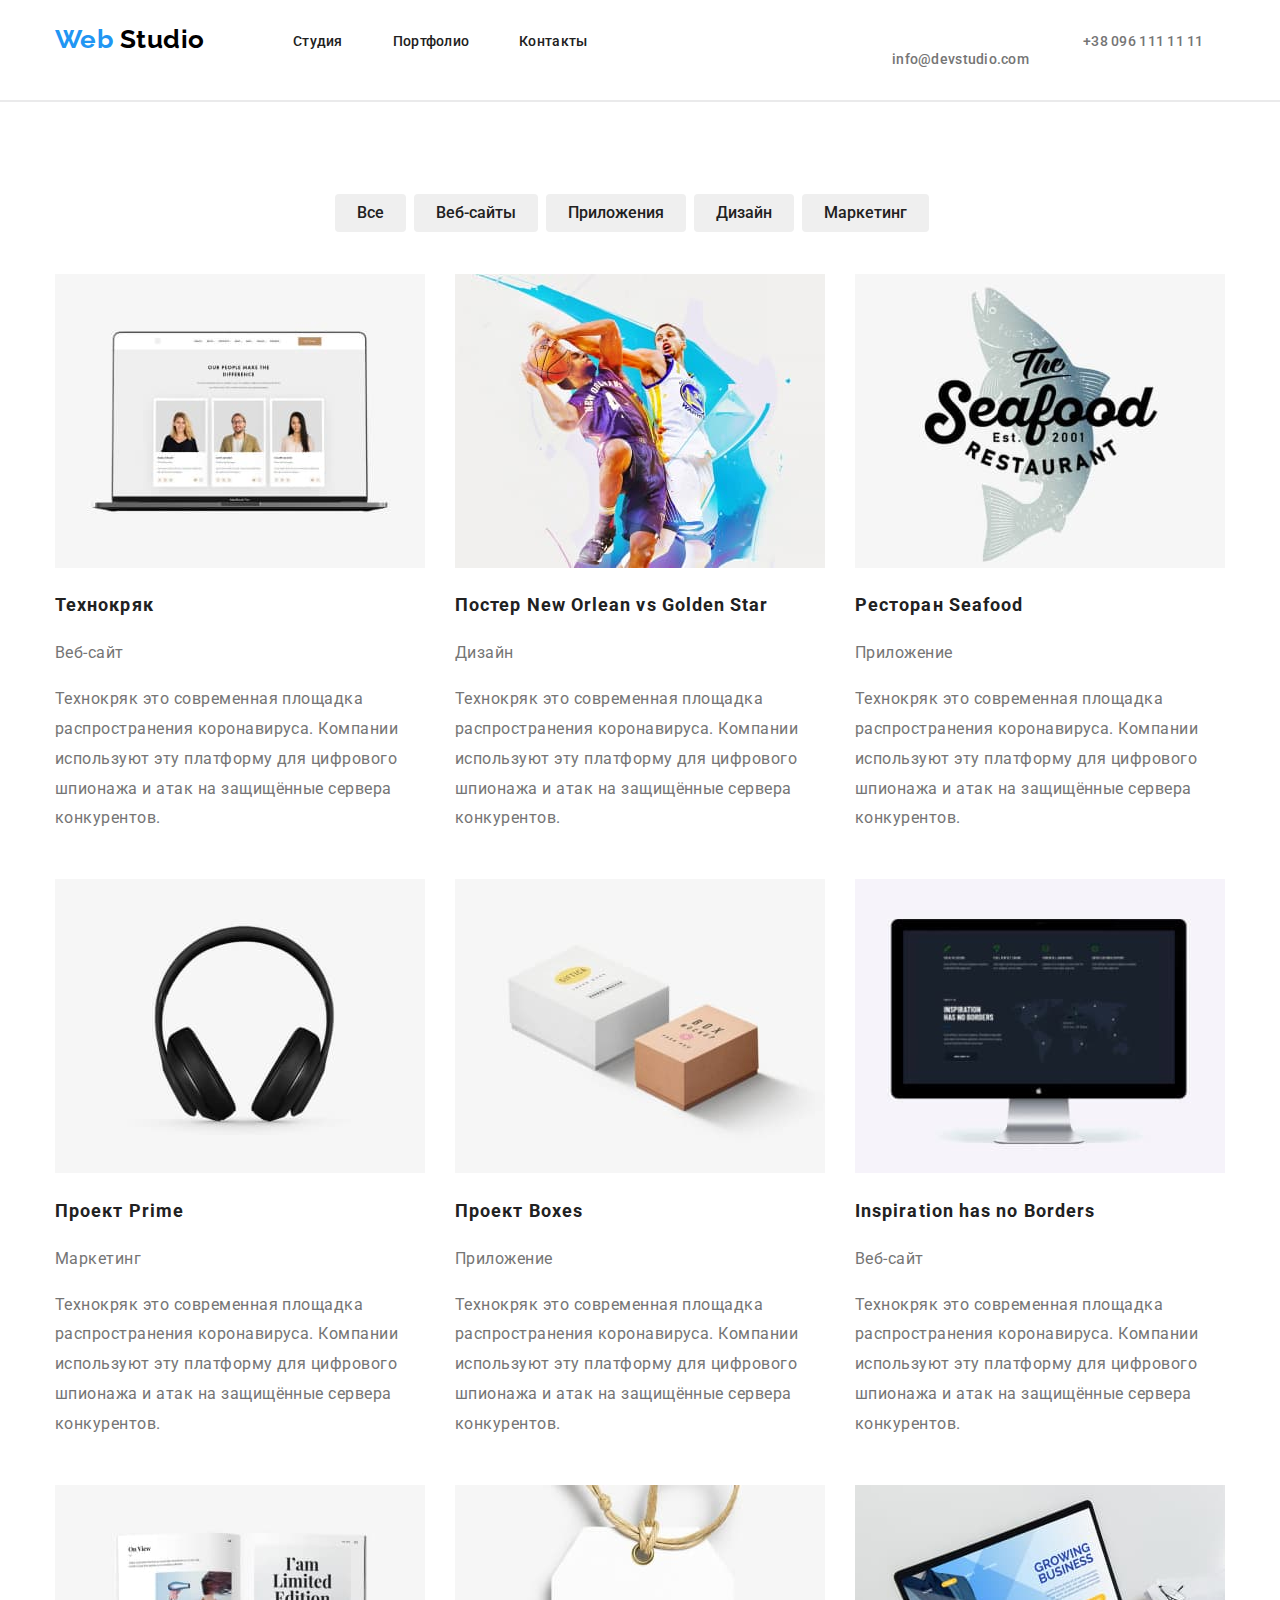
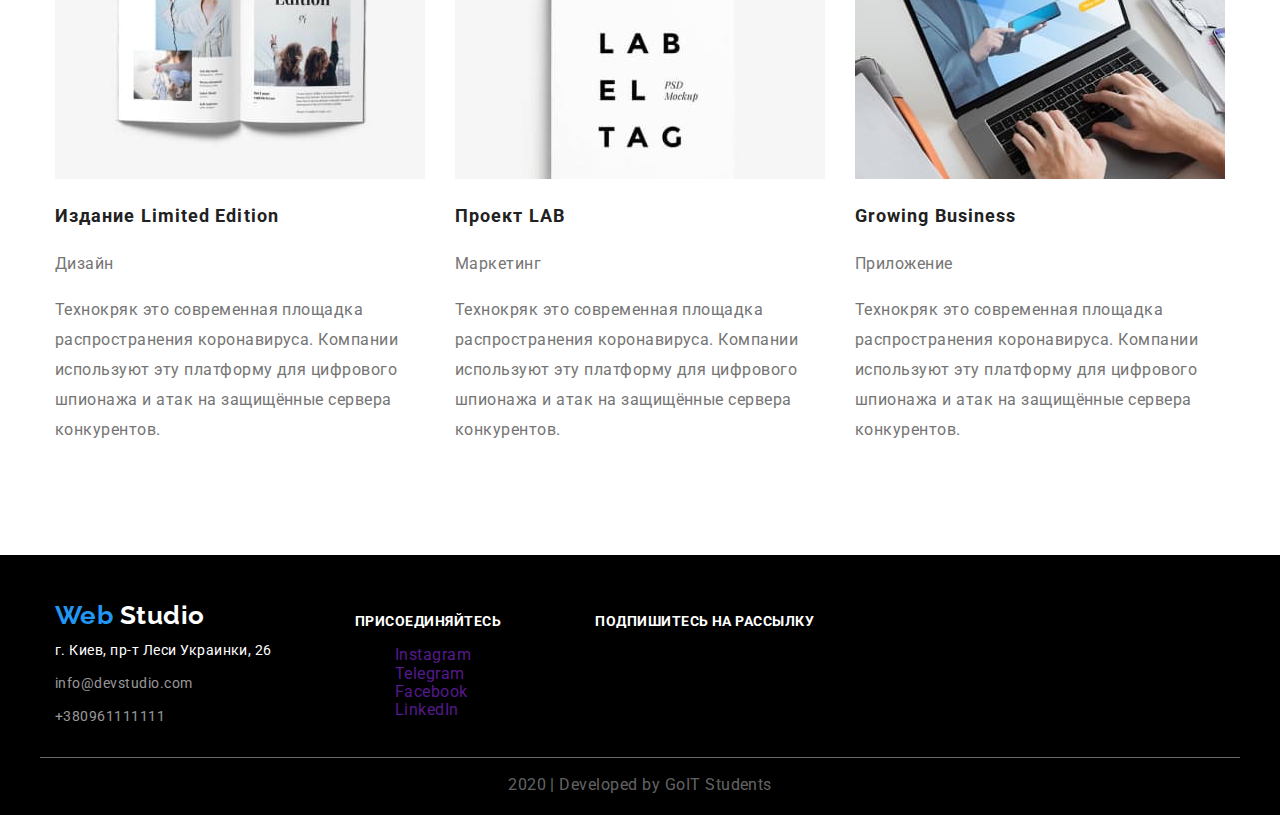
==== portfolio.html @ 89cc51eb "дз4" ====
<!DOCTYPE html>
<html lang="ru">
<head>
    <meta charset="UTF-8">
    <meta name="viewport" content="width=device-width, initial-scale=1.0">
    <title>Web Studio</title>
    <link href="https://fonts.googleapis.com/css2?family=Raleway:wght@700&family=Roboto:wght@400;500;700;900&display=swap" 
        rel="stylesheet">
    <link rel="stylesheet" href="https://cdnjs.cloudflare.com/ajax/libs/modern-normalize/0.6.0/modern-normalize.min.css">
    <link rel="stylesheet" href="./css/style.css">
    <link rel="stylesheet" href="index.html">
</head>
<body>
    
     <!--Шапка страницы-->
<header >
    <div class="header-list">
        <nav class="container-nav">
            <!--Логотип-->
            <div class="header-nav">
                <a href="./index.html" class="logo-text"> <span class="logo">Web</span>  Studio</a>
            </div>
                
            
                <!--Навигация на другие страницы-->
            <div class="header-nav">
                <ul class="site-nav">
                    <li class="navigation"><a href="./index.html" >Студия</a></li>
                     <li class="navigation"><a href="portfolio.html">Портфолио</a></li>
                     <li class="navigation contakt"> <a href="">Контакты</a></li>
                 </ul>
            </div>
            
            <!--Контактная информация-->
                <address class="address-title">
                   <div class="address-information">
                    <div  class="item-mailo">  
                        <a href="mailto:info@devstudio.com">info@devstudio.com</a>
                    </div>

                    <div class="header-address">
                        <a href="tel:+380961111111">+38 096 111 11 11</a>
                    </div>
                   </div>
                    
                </address> 
       </nav>
    </div>
</header>
<div class="line"></div>
    
 <main>
    <section class="section-portfolio" >
        <div class="filters">
            <ul class="btn"> 
                <!--<div class="button-filters"> -->
                
                    <li class="button-fons">
                        <button type="button" class="portfolio-button">Все</button>
                    </li>
                <!--</div>-->

                <!--<div class="button-filters">-->
                    <li class="button-fons">
                        <button type="button" class="portfolio-button">Веб-сайты</button>
                    </li>
                <!--</div>-->

                <!--<div class="button-filters">-->
                    <li class="button-fons">
                        <button type="button" class="portfolio-button">Приложения</button>
                    </li>
               <!-- </div>-->

                <!--<div class="button-filters">-->
                    <li class="button-fons">
                        <button type="button" class="portfolio-button">Дизайн</button>
                    </li>
                <!--</div>-->
                
                <!--<div class="button-filters">-->
                    <li class="button-fons">
                        <button type="button" class="portfolio-button one">Маркетинг</button>
                    </li>
                <!--</div>-->
            </ul>  
        </div>

        <h1 class="portfolio-present">Розработки</h1>
        <!--<div class="prt" >-->
        <div>
            <ul class="compact-top">
            
                <li class="content-item">
                    <a href="" >
                        <img src="./images/project1.jpg" alt="" width="370">
                        <h2 class="project-name">Технокряк</h2>               
                         <p class="project">Веб-сайт</p>
                         <p class="project description"> Технокряк это современная площадка распространения коронавируса.
                                 Компании используют эту платформу для цифрового шпионажа и атак 
                                 на защищённые сервера конкурентов.</p>
                    </a>
                </li>
 
                <li class="content-item">
                     <a href="">
                        <img src="./images/project2.jpg" alt="" width="370">
                        <h2 class="project-name">Постер New Orlean vs Golden Star</h2> 
                        <p class="project">Дизайн</p> 
                        <p class="project description"> Технокряк это современная площадка распространения коронавируса.
                                Компании используют эту платформу для цифрового шпионажа и атак 
                                на защищённые сервера конкурентов.</p>
                    </a>
                </li>
               
                <li class="content-item">
                    <a href="">
                        <img src="images/project3.jpg" alt="" width="370">
                        <h2 class="project-name">Ресторан Seafood</h2>
                        <p class="project">Приложение</p>
                        <p class="project description"> Технокряк это современная площадка распространения коронавируса.
                            Компании используют эту платформу для цифрового шпионажа и атак 
                            на защищённые сервера конкурентов.</p>
                    </a>
                </li>

                <li class="content-item">
                    <a href="">
                        <img src="images/project4.jpg" alt="" width="370">
                        <h2 class="project-name">Проект Prime</h2>
                        <p class="project">Маркетинг</p>
                        <p class="project description"> Технокряк это современная площадка распространения коронавируса.
                            Компании используют эту платформу для цифрового шпионажа и атак 
                            на защищённые сервера конкурентов.</p>
                   </a>
                </li>

                <li class="content-item">
                    <a href="">
                        <img src="images/project5.jpg" alt="" width="370">
                        <h2 class="project-name">Проект Boxes</h2>
                        <p class="project">Приложение</p>
                        <p class="project description"> Технокряк это современная площадка распространения коронавируса.
                            Компании используют эту платформу для цифрового шпионажа и атак 
                            на защищённые сервера конкурентов.</p>
                   </a>
                </li>
 
                <li class="content-item">
                    <a href="">
                        <img src="images/project6.jpg" alt="" width="370">
                        <h2 class="project-name">Inspiration has no Borders</h2>
                        <p class="project">Веб-сайт</p>
                        <p class="project description"> Технокряк это современная площадка распространения коронавируса.
                            Компании используют эту платформу для цифрового шпионажа и атак 
                            на защищённые сервера конкурентов.</p>
                    </a>
                </li>

                <li class="content-item">
                    <a href="">
                        <img src="./images/project7.jpg" alt="" width="370">
                        <h2 class="project-name">Издание Limited Edition</h2>
                        <p class="project">Дизайн</p>
                         <p class="project description"> Технокряк это современная площадка распространения коронавируса.
                        Компании используют эту платформу для цифрового шпионажа и атак 
                        на защищённые сервера конкурентов.</p>
                     </a>
                 </li>

                <li class="content-item">
                    <a href="">
                        <img src="images/project8.jpg" alt="" width="370">
                        <h2 class="project-name">Проект LAB</h2>
                        <p class="project">Маркетинг</p>
                        <p class="project description"> Технокряк это современная площадка распространения коронавируса.
                        Компании используют эту платформу для цифрового шпионажа и атак 
                        на защищённые сервера конкурентов.</p>
                     </a>
                </li>

                <li class="content-item">
                    <a href="">
                        <img src="images/project9.jpg" alt="" width="370">
                        <h2 class="project-name">Growing Business</h2>
                        <p class="project">Приложение</p>
                        <p class="project description"> Технокряк это современная площадка распространения коронавируса.
                        Компании используют эту платформу для цифрового шпионажа и атак 
                        на защищённые сервера конкурентов.</p>
                    </a>
                </li>
            </ul>
        </div>
        <!--</div>-->
    </section>
</main>



  <!--Подвал-->
<footer >
    <div class="container-footer">
        <div class="item">
            <div class="footer-logo">
                <a href="./index.html" class="logo-white"><span class="logo">Web</span> Studio</a>
            </div>
            <div class="footer-address">
                <address >
                    <p class="address-list">г. Киев, пр-т Леси Украинки, 26</p>
                    <a href="mailto:info@devstudio.com" class="address-dan "><span class="email">info@devstudio.com</span> </a>
                    <a href="tel:+380961111111" class="address-dan">+380961111111</a>
                </address>
            </div>
        </div>

        
        
         <div class="footer-content">
             <b>ПРИСОЕДИНЯЙТЕСЬ</b>
             <ul>
                <li> <a href="" aria-label="Ссылка на Instagram" > Instagram</a></li>
                <li><a href="" aria-label="Ссылка на Telegram" >Telegram</a></li>
                <li><a href="" aria-label="Ссылка на Facebook">Facebook</a></li>
                <li><a href="" aria-label="Ссылка на LinkedIn">LinkedIn</a></li> 
            </ul>
         </div>

         <div class="footer-ligns">
            <b>ПОДПИШИТЕСЬ НА РАССЫЛКУ</b>
         </div>

    </div>   
         <div class="bloc"></div>

         <p class="close">2020 | Developed by GoIT Students </p>
    

</footer>
 
</body>
</html>
---- css/style.css ----
:root {
    --primery-text-color: #212121;
    --title-text-color:  #757575;
    --accent-color: #2196F3;
    --footer-text-color: rgba(255, 255, 255, 0.4);
   --primery-white-color: #FFFFFF;
}
/*/////////////////////////*/
html {
    box-sizing: border-box;
    background-color: var(--accent-color);
}

*::before,
*::after{ 
    box-sizing: inherit;
}


body{
    background-color: var(--primery-white-color);
   color: var(--primery-text-color);
   font-family: 'Roboto', sans-serif;
   font-style: normal;
   letter-spacing: 0.03em;
   margin: 0 auto;
}
h1, h2, h3 {
    font-family: 'Roboto', sans-serif;
    font-weight: 700;
}

a {
    text-decoration: none;
    cursor: pointer;
}

ul {
    list-style-type: none;
}
/*шапка страници дз3)

*/

header{
    display: flex;
}
.header-list {
    width: 1200px;
    margin: 0 auto;
    padding-left: 15px;
    padding-right: 15px;
}

.container-nav{
    display: flex;
    
}

 /*Стилізація логотипа*/

 

.logo-text {

    color: #000000;
    font-family: Raleway, sans-serif;
    line-height: 1.19;
    font-weight: 700;
    font-size: 26px;

    display: inline-block;
    width: 153px;
    margin-top: 24px;
    margin-bottom: 25px;
    margin-right: 85px;
}

.logo {
    color: var(--accent-color);
    }

/*Стилизацыя навигации на другие страницы*/

.site-nav a {
    color: var(--primery-text-color);
    font-family: Roboto, sans-serif;
    font-weight: 500;
    font-size: 14px;
    line-height: 1.14;
    letter-spacing: 0.02em;

    
       
}

.site-nav {
    width: 294px;
    
    display: flex;
    padding-left: 0px;
    margin-top: 32px;
    margin-bottom: 0px;
    margin-right: 305px;


}

.navigation{
    margin-right: 50px;
    padding-bottom: 32px;
}

.contakt{
    margin-right: 0px;
    
}

.site-nav :hover,
.site-nav :focus {
    color: var(--accent-color);
}

.address-information {
    display: flex;
    justify-content: flex-end;

    font-style: normal;
    
}

.header-address{
    width: 142px;
    margin-top: 32px;
}

/*Стилизацыя  контактной инфрмации*/

.item-mailo::before{
    display: inline-flex;
    background-size: contain;
    content:"";
    width: 16px;
    height: 11px;
    background-repeat: no-repeat;
    background-position: bottom;
    /*background-color: rosybrown;*/
    background-image: url('../images/convert\ \(hover\).svg');
    margin-right: 5px;
    cursor: unset;
    /*outline: 1px solid red;*/
}

.address-title a {
    color:  #757575;
    font-weight: 500;
    font-size: 14px;
    line-height: 1.14;
    letter-spacing: 0.02em;
}

.address-title :hover,
.address-title :focus {
    color: var(--accent-color);
}

.item-mailo{
    width: 161px;
    margin-right: 30px;
    margin-top: 32px;
    margin-bottom: 32px;
}

.item-mailo a{
    margin-left: 0px;
}
.line{
    min-width: 1200px;
    height: 0px;
    margin: 0 auto;
    outline: 1px solid rgba(47, 48, 58, 0.1);
}

/*<!--Баннер-->*/

.ban-page{
    max-width: 1600px;
    min-height: 600px;
    background-position: center;
    background-repeat: no-repeat;
    background-size: cover;
    background-image: 
         linear-gradient(to right,rgba(47, 48, 58, 0.8),rgba(47, 48, 58, 0.8)),
         url(../images/Header\ img\ \(оптим\).jpg);
    background-color: rgba(47, 48, 58, 0.8);
    margin-left: auto;
    margin-right: auto;

    /*outline: 2px solid tomato;*/
}


.page-title{
    font-style: normal;
    font-weight: 900;
    font-size: 44px;
    line-height: 1.36;
    letter-spacing: 0.06em;
    color: #FFFFFF;
    width: 696px;
    text-align: center;
    margin: 0px auto;
    /*margin-top: 200px;*/
    padding-top: 200px;
}

.ban-page{
      text-align: center;
      
}

.ban {
    background-color: var(--accent-color);
    color: var(--primery-white-color);
    font-family: 'Roboto', sans-serif;
    font-weight: 700;
    font-size: 16px;
    line-height: 1.9;
    letter-spacing: 0.06em;
    
    display: inline-block;
    padding: 10px 32px;
    min-width: 136px;
    text-align: center;
    margin-bottom: 200px;
    margin-top: 40px;
}



/*Задачи компании
*/


.container{
    width: 1200px;
    margin: 0 auto;
    padding-bottom: 94px;
    padding-top: 94px; 
    padding-left: 15px;
    padding-right: 15px;
    
   /* 
    outline: 2px solid fuchsia;*/
}

.no-padding-top{
    padding-top: 0px;
}
.tasks {
    color: rgba(0,0,0,0);
    display: none;
    margin: 0px;
}
    
/*
*/
.container-task{
    display: flex;
    width: 1170px; 
    margin: 0 auto;
    padding-left: 0px;
    padding-right: 0px;
}

.container-task :not(:last-child){
    margin-right: 0px;
}

.image{
    margin-bottom: 30px;
    margin-right: 30px;

}

.icon{
    
   /* content: "";
    width: 270px;
    height: 120px;
    background-color: #F5F4FA;;
    background-repeat: no-repeat;
    background-size: 70px;
    background-position: center;*/
    margin-bottom: 30px;
    border-radius: 4px;
}
/*.icon-antenna{
    background-image: url('../images/icon-antenna.svg');
}
.icon-clock{
    background-image: url('../images/icon-clock.svg');
}
.icon-diagram{
    background-image: url('../images/icon-diagram.svg');
}
.icon-astronaut{
    background-image: url('../images/icon-astronaut.svg');
}*/
.name-tasks {
    font-family: Roboto, sans-serif;
    line-height: 1.14;
    font-size: 14px;

    margin-top: 0px;
    margin-bottom: 10px;
   /* margin-right: 30px;*/
}
.link {
    color:  #757575;
    font-size: 14px;
    font-weight: 400;
    line-height: 1.71;

    margin: 0px;
    margin-right: 30px;
}
.no-margin{
    margin-right: 0px;
}



/*Деятельность компании*/

.section-page {
    font-size: 36px;
    line-height: 1.16;
    text-align: center;
    height: 42px;
    margin-top: 0px;
    margin-bottom: 50px;   
}

.company-activity{
    display: flex;
    width: 1170px;
    padding-left: 0px;
    padding-right: 0px;
    margin: 0 auto;
}





.img {
    margin-top: 0px;
    margin-bottom: 0px;
    margin-right: 30px;
}*/

.image{
    margin-right: 0px;
}

.merger{
    display: block;
    width: 370px;
    height: 70px;
    text-align: center;
}


.section-title {
    color: var(--primery-text-color);
    line-height: 1.14;
    font-size: 14px;
    margin: 0px;
    text-align: center;

    padding-top: 27px;
    padding-bottom: 27px;
    background-color: rgba(47, 48, 58, 0.8);
}




/*Сотрудники компании*/
.section-employees-company{
  
    background-color: #F5F4FA;
}

.section-employees{
    font-size: 36px;
    line-height: 1.16;
    text-align: center;

    margin-top: 0px;
}

.employees{
    font-family: Roboto, sans-serif;
    font-weight: 500;
    font-size: 16px;
    line-height: 1.18;
}

.employee-profession {
    color: var(--title-text-color);
    font-weight: 400;
    font-size: 16px;
    line-height: 1.19;  
}

.employees-company{
    width: 1170px;
    margin: 0 auto;
}

.team-card{
    display: flex;
    padding-left: 0px;
    margin-top: 0px;
    margin-left: 0px;
    margin-bottom: 0px;
}

.card{
    text-align: center;
    width: 270px;
    margin-right: 30px;
    background-color: #FFFFFF;

    box-shadow: 0px 2px 1px rgba(0, 0, 0, 0.2), 0px 1px 1px rgba(0, 0, 0, 0.14), 0px 1px 3px rgba(0, 0, 0, 0.12);
    border-radius: 0px 0px 4px 4px;
}
.mesenger-icon:hover,
.mesenger-icon:focus{
    background-color: var(--accent-color);
}
/*ВАРІАНТ 2
.mesenger-icon{
    display: inline-block;
    content: "";
    width: 44px;
    height: 44px;
    margin-right: 10px;
    background-repeat: no-repeat;
    background-position: center;
    border-radius: 100px;
    

    outline: 2px solid red;
    background-color: #FFFFFF;

}

.icon-instagram{
    background-image: url('../images/instagram\ 2\ \(1\).svg');
}
.icon-telegram{
    background-image: url('../images/twitter\ 1.svg');
}
.icon-facebook{
    background-image: url('../images/facebook\ 1.svg');
}
.icon-linkedin{
    background-image: url('../images/linkedin\ 1.svg');
}*/
.last{
    margin-right: 0px;
}

.messenger{
    display: inline-block; 
}

 .mesenger-list{
    display: inline-flex;

    padding: 0px 0px 0px 0px;
 }



/*Клиенты*/
.customers-title {
    font-size: 36px;
    line-height: 1.16;
    text-align: center;

    margin-bottom: 50px;
    margin-top: 0px;
}

.client :hover,
.client :focus{
   border-color: var(--accent-color);  
}
 

.client{
    display: flex;

    width: 1170px;
    margin: 0 auto;
    padding-left: 0px;
    padding-bottom: 0px;
}

.client-name {
    content: "";
    width: 170px;
    height: 90px;
    border: 1px solid #AFB1B8;
    border-radius: 4px;
    background-color: #FFFFFF; 
    background-position: center;
    background-repeat: no-repeat;
    
    margin-left: 0px;
    margin-right: 30px;
    background-color: #FFFFFF; 
}
.client-name:last-child{   
    margin-right: 0px;
    padding-right: 0px;
}

.client-1{
    background-image: url('../images/logo\ 1.svg');
}
.client-2{
    background-image: url('../images/logo\ 2.svg');
}
.client-3{
    background-image: url('../images/logo\ 3.svg');
}
.client-4{
    background-image: url('../images/logo\ 4.svg');
}
.client-5{
    background-image: url('../images/logo\ 5.svg');
}
.client-6{
    background-image: url('../images/logo\ 6.svg');
}

/*Подвал*/

footer {
    
    background-color: rgba(0.18, 0.19, 0.23, 1.0);

}

.logo-white{
    color: var(--primery-white-color);
    font-family: Raleway, sans-serif;
    line-height: 1.19;
    font-weight: 700;
    font-size: 26px;
}
.container-footer{
    width: 1200px;
    margin: 0 auto;
    padding-left: 15px;
    padding-right: 15px;
    display: flex;
}

.footer-logo{
    width: 153px;
    padding-top: 45px;
    margin-bottom: 8px;
    margin-right: 147px;
}

.footer-address{
    width: 231px;  
    margin-top: 0px;
    margin-right: 69px;
    margin-bottom: 28px;
    padding-top: 0px;
    

}
.address-list{
    color: var(--primery-white-color);
    font-style: normal;
    font-weight: 400;
    font-size: 14px;
    line-height: 1.71;
    margin-bottom: 0px;
    margin-top: 0px;
    padding-bottom: 9px;
}

b {
    color: var(--primery-white-color);
    font-size: 14px;
    line-height: 1.14;
}
.address-dan {
    color: rgba(255, 255, 255, 0.6);
    font-style: normal;
    font-weight: 400;
    font-size: 14px;
    line-height: 1.71;
    margin-top: 0px; 
    
}

.address-dan :hover,
.address-dan :focus{
    color: var(--accent-color);
}

.email{ 
   display: inline-block;
   margin-bottom: 9px;
}

address p {
    color: var(--footer-text-color);
    font-weight: 400;
    font-size: 12px;
    line-height: 2;
}

.footer-content{
    margin-top: 57px;
    margin-bottom: 0px;
}

.footer-ligns{
    margin-top: 57px;
    margin-bottom: 50px;
    padding-right: 0px;
    margin-left: 94px;
} 

.bloc{
    width: 1200px;
    height: 1px;
    margin: 0 auto;
    padding-left: 15px;
    padding-right: 15px;
    background-color:rgba(255, 255, 255, 0.4);
    
}

.close{
    color: rgba(255, 255, 255, 0.4);
    text-align: center;
    margin-top: 18px;
    margin-bottom: 0px;
    padding-bottom: 21px;

}







/*PORTFOLIO*/

.section-portfolio{
    width: 1200px;
    padding-left: 15px;
    padding-right: 15px;
    align-items: center;  
    margin: 0px auto;

    /*outline: 2px solid tomato;
    background-color: wheat;*/

}

.filters{

    display: flex;
    justify-content: center;
   
 
}

.btn{
    display: flex;
    padding-left: 0px;
    min-width: 611px;
    margin-top: 93px;
    margin-bottom: 34px;
    margin-left: auto;
    margin-right: auto; 
    padding-bottom: 8px; 


    
    
}
.portfolio-button{
    color: var(--primery-text-color);
    font-family: inherit;
    font-weight: 500;
    font-size: 16px;
    line-height: 1.62;
    font-family: Roboto, sans-serif;

    padding: 6px 22px;
    margin-right: 8px;
    border: 0px;
    border-radius: 4px;
    
  
}
.one{
    margin-right: 0px;
    
}

.button-fons{
    display: flex;
    
}

.button-fons :default, 
.button-fons :hover,
.button-fons :focus {
    color: var(--primery-white-color);
    background: var(--accent-color);
   
    
    
}
.portfolio-present{
    color: rgba(0,0,0,0);
    display: none;
    margin: 0px;
}
    
.project-name{
    color:  var(--primery-text-color);
    font-size: 18px;
    line-height: 2.0;
    letter-spacing: 0.06em;

}
.project{
    color: var(--title-text-color);
    font-size: 16px;
    line-height: 1.87;
    letter-spacing: 0.03em;
    
    margin-top: 0px;

}

.project .description{
    font-size: 18px;
    line-height: 1.55;
}


/*BLOCS PORTFOLIO*/
.compact-top{
    display: flex;
    flex-wrap: wrap;
    padding-top: 0px;
    padding-bottom: 94px;
    margin-top: 0px;
    padding-left: 0px;

    margin-bottom: 0px;
}

.content-item{
    width: 370px;
    margin-bottom: 30px;
    margin-right: 30px;
}

.content-item:nth-child(3n){
    margin-right: 0px;
}

.content-item:nth-last-child(-n+3){
    margin-bottom: 0px;
}
    












.action{
    display: flex;
    padding: 0px;
    margin: 0px;
    outline: 1px solid black;
    list-style: none;
}
.buttonb{
    display: block;
    width: 200px;
    height: 200px;
    padding: 0;
    bottom: 0;
    background-position: center;
    background-image: url('../images/sprite.svg#icon-antenna');
}
.ggg{
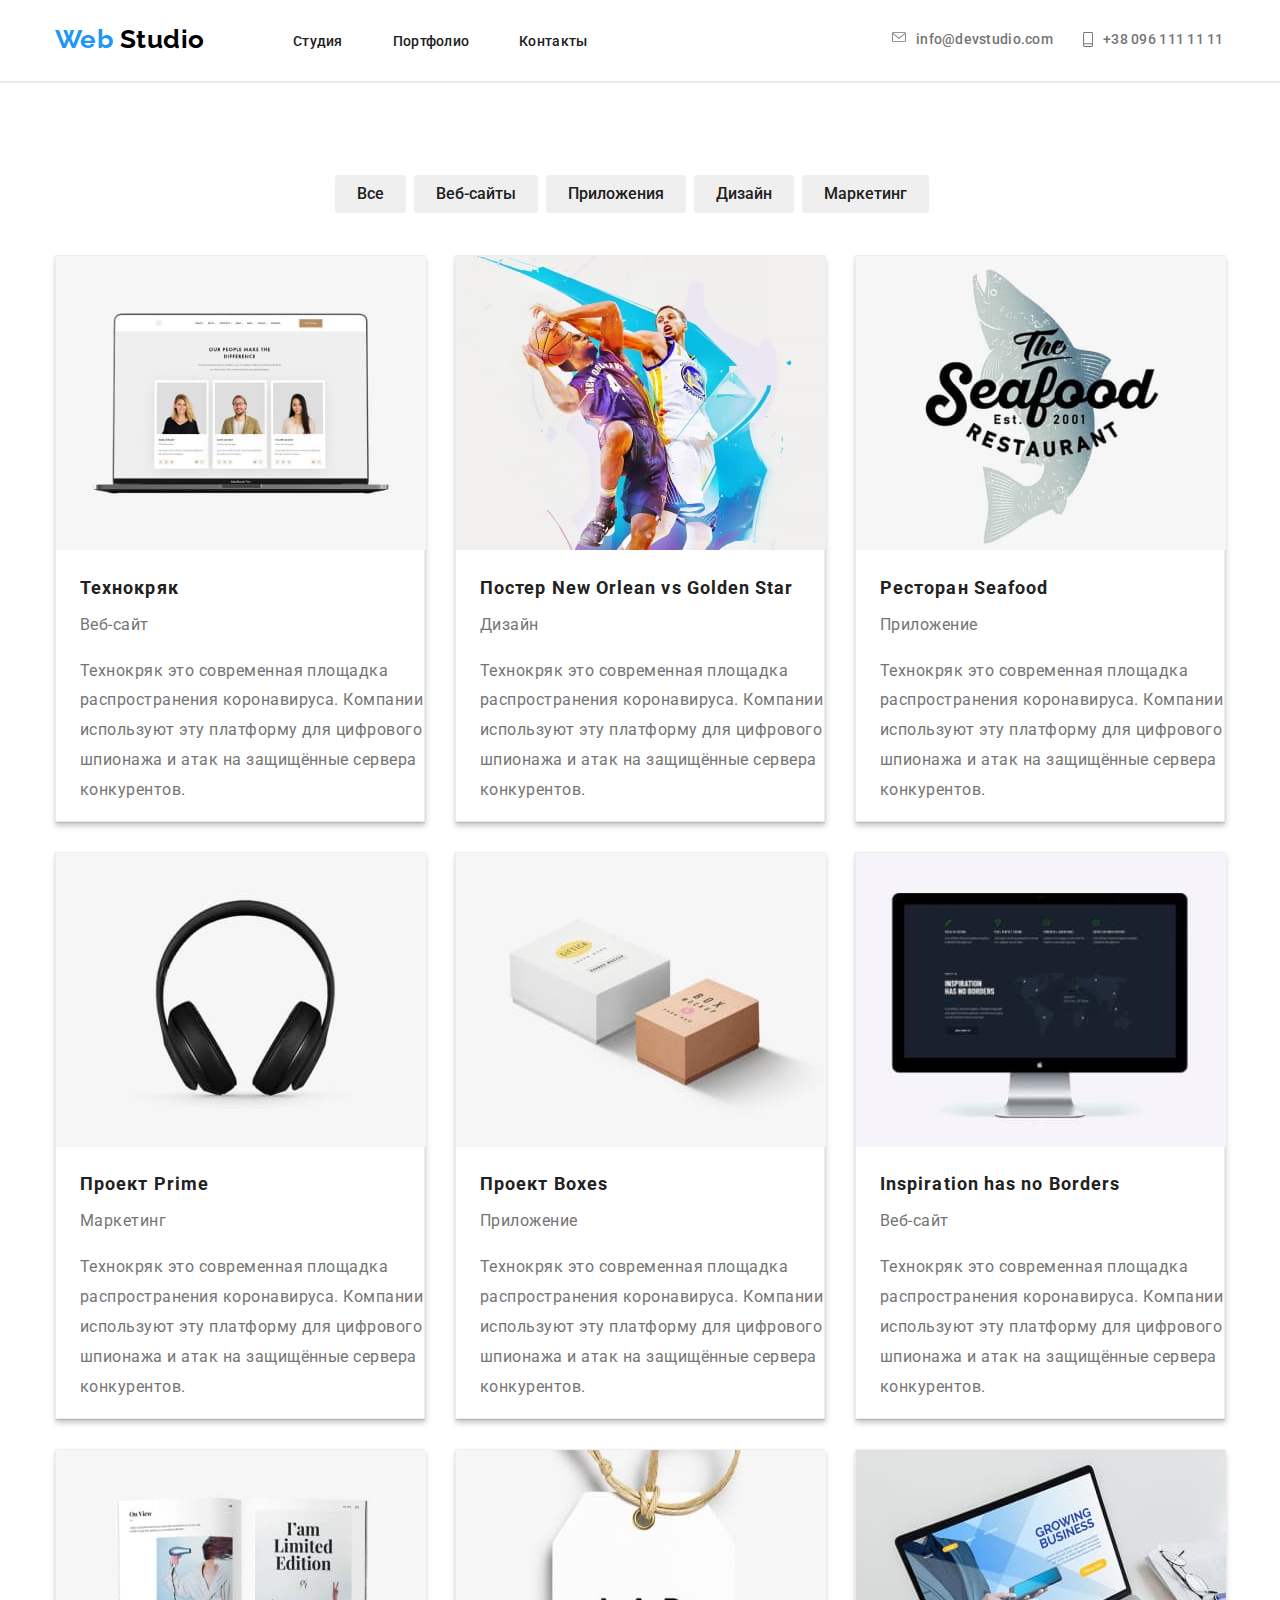
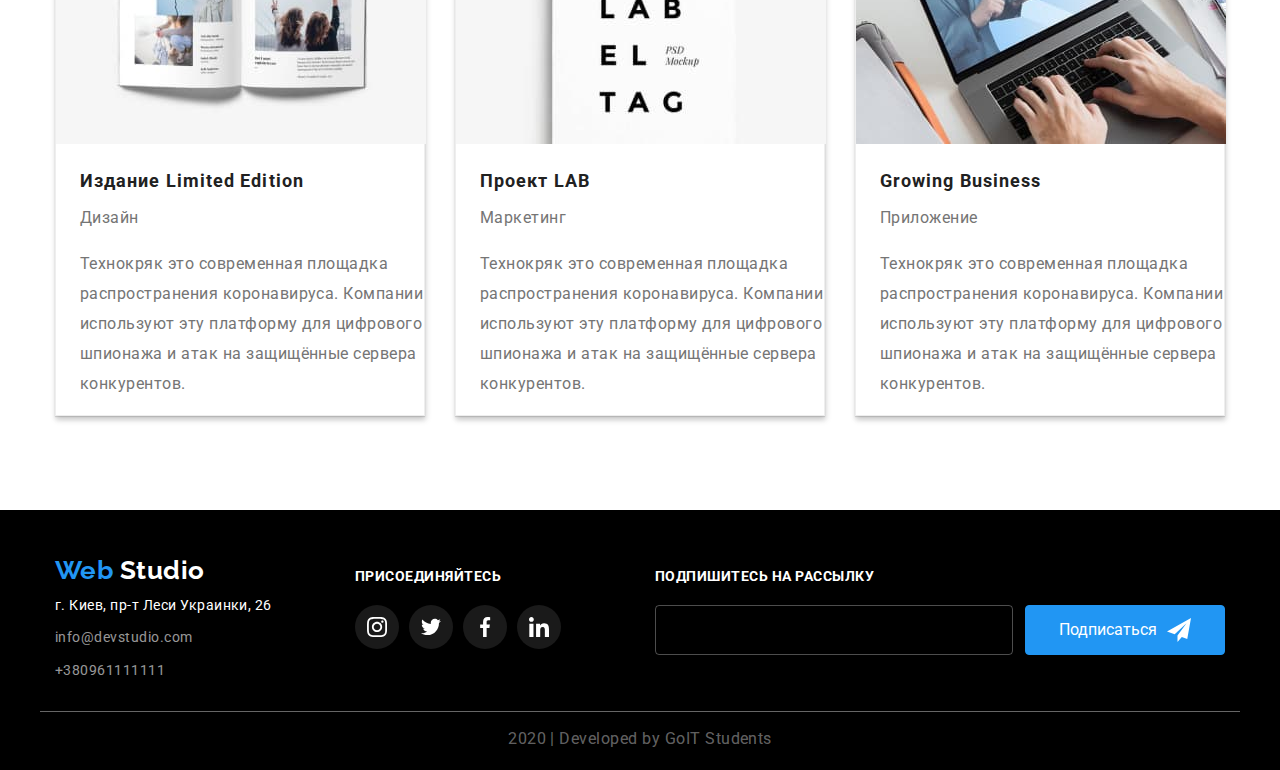
==== commit 56fd70fa: "icon" ====
--- a/portfolio.html
+++ b/portfolio.html
@@ -33,17 +33,28 @@
             
             <!--Контактная информация-->
                 <address class="address-title">
-                   <div class="address-information">
-                    <div  class="item-mailo">  
-                        <a href="mailto:info@devstudio.com">info@devstudio.com</a>
+                    <div class="address-information">
+                
+                        <div class="item-mailo">
+                            <a class="email-address" href="mailto:info@devstudio.com">
+                                <svg class="icon-convert">
+                                    <use href="./images/symbol-defs.svg#convert-hover">
+                                        <use>
+                                </svg>
+                                info@devstudio.com</a>
+                        </div>
+                
+                        <div class="header-address">
+                            <a class="telefon-adress" href="tel:+380961111111">
+                                <svg class="icon-telefon">
+                                    <use href="./images/symbol-defs.svg#telefon">
+                                        <use>
+                                </svg>
+                                +38 096 111 11 11</a>
+                        </div>
                     </div>
-
-                    <div class="header-address">
-                        <a href="tel:+380961111111">+38 096 111 11 11</a>
-                    </div>
-                   </div>
-                    
-                </address> 
+                
+                </address>
        </nav>
     </div>
 </header>
@@ -198,44 +209,87 @@
 
 
   <!--Подвал-->
-<footer >
+<footer>
     <div class="container-footer">
         <div class="item">
             <div class="footer-logo">
                 <a href="./index.html" class="logo-white"><span class="logo">Web</span> Studio</a>
             </div>
             <div class="footer-address">
-                <address >
+                <address>
                     <p class="address-list">г. Киев, пр-т Леси Украинки, 26</p>
-                    <a href="mailto:info@devstudio.com" class="address-dan "><span class="email">info@devstudio.com</span> </a>
+                    <a href="mailto:info@devstudio.com" class="address-dan "><span
+                            class="email">info@devstudio.com</span> </a>
                     <a href="tel:+380961111111" class="address-dan">+380961111111</a>
                 </address>
             </div>
         </div>
 
-        
-        
-         <div class="footer-content">
-             <b>ПРИСОЕДИНЯЙТЕСЬ</b>
-             <ul>
-                <li> <a href="" aria-label="Ссылка на Instagram" > Instagram</a></li>
-                <li><a href="" aria-label="Ссылка на Telegram" >Telegram</a></li>
-                <li><a href="" aria-label="Ссылка на Facebook">Facebook</a></li>
-                <li><a href="" aria-label="Ссылка на LinkedIn">LinkedIn</a></li> 
-            </ul>
-         </div>
-
-         <div class="footer-ligns">
-            <b>ПОДПИШИТЕСЬ НА РАССЫЛКУ</b>
-         </div>
-
-    </div>   
-         <div class="bloc"></div>
-
-         <p class="close">2020 | Developed by GoIT Students </p>
-    
+
+
+        <div class="footer-content">
+            <b>ПРИСОЕДИНЯЙТЕСЬ</b>
+            <div class="foter">
+                <ul class="block-footer">
+
+                    <li class="li-footer">
+                        <a class="footer-icon " aria-label="Ссылка на Instagram">
+                            <svg class="footer-instagram  footer-meseg">
+                                <use href="./images/symbol-defs.svg#instagram-2-1"> </use>
+                            </svg>
+                        </a>
+                    </li>
+
+                    <li class="li-footer">
+                        <a class="footer-icon" href="" aria-label="Ссылка на Telegram">
+                            <svg class="footer-telegram footer-meseg">
+                                <use href="./images/symbol-defs.svg#twitter-1"></use>
+                            </svg>
+
+                        </a>
+                    </li>
+
+                    <li class="li-footer">
+                        <a class="footer-icon" href="" aria-label="Ссылка на Facebook">
+                            <svg class="footer-facebook footer-meseg">
+                                <use href="./images/symbol-defs.svg#facebook-1"></use>
+                            </svg>
+                        </a>
+                    </li>
+
+                    <li class="li-footer">
+                        <a class="footer-icon " href="" aria-label="Ссылка на LinkedIn">
+                            <svg class="footer-linkedin  footer-meseg">
+                                <use href="./images/symbol-defs.svg#linkedin-1"></use>
+                            </svg>
+                        </a>
+                    </li>
+                </ul>
+            </div>
+        </div>
+
+        <div class="footer-ligns">
+            <b class="rassilka">ПОДПИШИТЕСЬ НА РАССЫЛКУ</b>
+
+            <div class="fleks-button">
+                <div class="vstavka"></div>
+                <button class="button-footer">
+                    Подписаться
+                    <svg class="button-send">
+                        <use href="./images/symbol-defs.svg#icon-send"></use>
+                    </svg>
+                </button>
+            </div>
+        </div>
+
+    </div>
+    <div class="bloc"></div>
+
+    <p class="close">2020 | Developed by GoIT Students </p>
+
 
 </footer>
- 
+
 </body>
+
 </html>--- a/css/style.css
+++ b/css/style.css
@@ -127,54 +127,153 @@
     justify-content: flex-end;
 
     font-style: normal;
-    
-}
-
-.header-address{
-    width: 142px;
+   /* margin-top: 32px;*/
+}
+
+
+/*Стилизацыя  контактной инфрмации*/
+.item-mailo{
+    height: 16px;
+    margin-right: 30px;
     margin-top: 32px;
-}
-
-/*Стилизацыя  контактной инфрмации*/
-
-.item-mailo::before{
-    display: inline-flex;
-    background-size: contain;
-    content:"";
+    margin-bottom: 32px;
+    list-style: none;
+}  
+
+.email-address{
+    display: flex; 
+    padding:0px;
+    width:161px;
+    height:16px;
+    fill: #757575;
+}
+
+.email-address:hover{
+    color:var(--accent-color);
+}
+
+.email-address:hover{
+    fill:var(--accent-color);
+}
+
+.icon-convert{
     width: 16px;
     height: 11px;
-    background-repeat: no-repeat;
-    background-position: bottom;
-    /*background-color: rosybrown;*/
-    background-image: url('../images/convert\ \(hover\).svg');
-    margin-right: 5px;
-    cursor: unset;
-    /*outline: 1px solid red;*/
-}
-
+    padding: 0px;
+    margin-left: 0px;
+    margin-bottom: 0px;
+    margin-top: 0px;
+    margin-right: 10px;
+    border: none;
+
+}
+
+.header-address{
+   
+    margin-right: 0px;
+    margin-top: 32px;
+    margin-bottom: 32px;
+    list-style: none;
+}
+.telefon-adress{ 
+    display: flex; 
+    width:162px;
+    height: 16px;
+    
+    padding:0px;
+    fill: #757575;
+    
+}
+.icon-telefon{
+    width: 10px;
+    height: 15px;
+    padding: 0px;
+    border: 0px;
+    
+    margin-right: 10px;
+   
+}
+
+
+ .telefon-adress:hover{
+    color:var(--accent-color);
+    fill:var(--accent-color);
+}   
+    
+.email-address,
+.telefon-adress {
+   color:#757575;
+    font-weight: 500;
+    font-size: 14px;
+    line-height: 1.14;
+    letter-spacing: 0.02em; 
+    
+}
+/*.icon-convert{
+    
+    width: 16px;
+    height: 11px;
+    padding: 0px;
+    margin-left: 0px;
+    margin-bottom: 0px;
+    margin-top: 0px;
+    margin-right: 10px;
+    fill: #757575;
+    border: none;
+}
+
+
+  .item-mailo{
+    display: inline; 
+    
+    height: 16px;
+    margin-right: 30px;
+    margin-top: 32px;
+    margin-bottom: 32px;
+    list-style: none;
+}  */
+
+/*.icon-telefon{
+    width: 10px;
+    height: 15px;
+    padding: 0px;
+    border: 0px;
+    
+    margin-right: 10px;
+    fill:#757575;
+}
+.header-address{
+    display: flex;
+   
+    
+    
+}
 .address-title a {
-    color:  #757575;
+    color:#757575;
     font-weight: 500;
     font-size: 14px;
     line-height: 1.14;
     letter-spacing: 0.02em;
-}
-
-.address-title :hover,
-.address-title :focus {
+    
+}
+.icon-telefon:hover{
+    fill: var(--accent-color);
+}
+
+.icon-convert:hover{
+    fill: var(--accent-color);
+}
+
+.address-title:hover,
+.address-title:focus {
     color: var(--accent-color);
 }
 
-.item-mailo{
-    width: 161px;
-    margin-right: 30px;
-    margin-top: 32px;
-    margin-bottom: 32px;
-}
+
 
 .item-mailo a{
     margin-left: 0px;
-}
+}*/
 .line{
     min-width: 1200px;
     height: 0px;
@@ -264,8 +363,7 @@
     margin: 0px;
 }
     
-/*
-*/
+
 .container-task{
     display: flex;
     width: 1170px; 
@@ -278,24 +376,59 @@
     margin-right: 0px;
 }
 
-.image{
+
+.icon{
+    display: flex;
+    width: 270px;
+    height: 120px;
+    margin-right: 30px;
     margin-bottom: 30px;
-    margin-right: 30px;
-
-}
-
-.icon{
-    
+    background-color: #F5F4FA;
+    /*border: 1px solid red;*/
+    border-radius: 4px;
+    justify-content: center;
+    align-items: center;
+ }  
+ .icon-astronaut{
+     width: 70px;
+     height: 70px;
+     padding: 0;
+     bottom: 0; 
+ }
+ .icon-clock{
+     width: 70px;
+     height: 70px;
+     padding: 0;
+     bottom: 0;
+ }
+ .icon-diagram{
+     width: 70px;
+     height: 70px;
+     padding: 0;
+     bottom: 0;
+ }
+ .icon-antenna{
+     width: 70px;
+     height: 70px;
+     padding: 0;
+     bottom: 0;
+     
+     
+ }
+
+
+
+
    /* content: "";
     width: 270px;
     height: 120px;
     background-color: #F5F4FA;;
     background-repeat: no-repeat;
     background-size: 70px;
-    background-position: center;*/
+    background-position: center;
     margin-bottom: 30px;
-    border-radius: 4px;
-}
+    border-radius: 4px;*/
+
 /*.icon-antenna{
     background-image: url('../images/icon-antenna.svg');
 }
@@ -352,14 +485,11 @@
 }
 
 
-
-
-
 .img {
     margin-top: 0px;
     margin-bottom: 0px;
     margin-right: 30px;
-}*/
+}
 
 .image{
     margin-right: 0px;
@@ -390,7 +520,6 @@
 
 /*Сотрудники компании*/
 .section-employees-company{
-  
     background-color: #F5F4FA;
 }
 
@@ -438,9 +567,65 @@
     box-shadow: 0px 2px 1px rgba(0, 0, 0, 0.2), 0px 1px 1px rgba(0, 0, 0, 0.14), 0px 1px 3px rgba(0, 0, 0, 0.12);
     border-radius: 0px 0px 4px 4px;
 }
+.last{
+    margin-right: 0px;
+}
+
+.messenger{
+    display: inline-block; 
+}
+.mesenger-list{
+    display: inline-flex;
+    padding: 0px 0px 0px 0px;
+    margin-bottom:24px;
+}
+
 .mesenger-icon:hover,
 .mesenger-icon:focus{
     background-color: var(--accent-color);
+    
+}
+.mesenger-icon:hover{
+   fill:#ffffff;
+}
+
+.mesenger-icon{
+    display: flex;
+    width: 44px;
+    height: 44px;
+    margin: 10px;
+    padding: 0px;
+    border-radius: 50%;
+    justify-content: center;
+    align-items: center;
+    fill: #AFB1B8;
+}
+
+.icon-instagram,
+.icon-telegram,
+.icon-linkedin{
+    width: 20px;
+    height: 20px;
+    padding: 0;
+    
+}
+.icon-facebook{
+    width: 20px;
+    height: 20px;
+    padding: 0;
+    
+}
+/*.icon-telegram:hover{
+    fill:#FFFFFF;
+}
+.icon-facebook:hover{
+    fill:#FFFFFF;
+}
+.icon-linkedin:hover{
+    fill:#FFFFFF;
+}
+.icon-instagram:hover{
+    fill:#FFFFFF;
 }
 /*ВАРІАНТ 2
 .mesenger-icon{
@@ -471,19 +656,9 @@
 .icon-linkedin{
     background-image: url('../images/linkedin\ 1.svg');
 }*/
-.last{
-    margin-right: 0px;
-}
-
-.messenger{
-    display: inline-block; 
-}
-
- .mesenger-list{
-    display: inline-flex;
-
-    padding: 0px 0px 0px 0px;
- }
+
+
+
 
 
 
@@ -497,22 +672,79 @@
     margin-top: 0px;
 }
 
-.client :hover,
+/*.client :hover,
 .client :focus{
    border-color: var(--accent-color);  
-}
+}*/
  
 
 .client{
     display: flex;
-
     width: 1170px;
     margin: 0 auto;
     padding-left: 0px;
     padding-bottom: 0px;
-}
-
-.client-name {
+
+}
+.client-name{
+    margin-right: 30px;
+}
+.client-name:last-child{   
+    margin-right: 0px;
+    padding-right: 0px;
+}
+.clients-log{
+    display: flex;
+    width: 170px;
+    height: 90px;
+    
+    border: 1px solid #AFB1B8;
+    border-radius: 4px;
+    justify-content: center;
+    align-items: center;
+    background-size: contain;
+}
+
+.clients-log{
+    display:flex;
+    margin:0px;
+    padding:0px;
+    fill: #afb1b8;
+}
+.client-1{
+    width: 44px;
+    height: 49px;
+}
+.client-2{
+    width: 40px;
+    height: 52px;
+}
+.client-3{
+    width: 42px;
+    height: 43px;
+}
+.client-4{
+    width: 79px;
+    height: 42px;
+}
+.client-5{
+    width: 47px;
+    height: 59px;
+}
+.client-6{
+    width: 88px;
+    height: 45px;
+}
+
+.clients-log:hover{
+    border-color: var(--accent-color);
+
+}
+
+.clients-log:hover{
+    fill: var(--accent-color);
+}
+/*.client-name {
     content: "";
     width: 170px;
     height: 90px;
@@ -525,12 +757,19 @@
     margin-left: 0px;
     margin-right: 30px;
     background-color: #FFFFFF; 
-}
-.client-name:last-child{   
-    margin-right: 0px;
-    padding-right: 0px;
-}
-
+}*/
+
+/*.logo-client{
+    display: flex;
+    justify-content: center;
+    align-items: center;
+    position: 50%;
+}
+.clients-log{
+    background-size: contain;
+    background-position: center;
+}
+/*
 .client-1{
     background-image: url('../images/logo\ 1.svg');
 }
@@ -548,7 +787,7 @@
 }
 .client-6{
     background-image: url('../images/logo\ 6.svg');
-}
+}*/
 
 /*Подвал*/
 
@@ -632,11 +871,48 @@
     line-height: 2;
 }
 
+/**/
 .footer-content{
     margin-top: 57px;
     margin-bottom: 0px;
-}
-
+    margin-left: 0px;
+    width: 206px;
+    height: 80px;
+
+}
+
+.block-footer{
+    display: flex;
+    padding: 0px;
+    margin-top: 20px;
+
+}
+
+.footer-icon{
+    display: flex;
+    width: 44px;
+    height: 44px;
+    padding: 0px;
+    margin-right: 10px;
+    border-radius: 50%;
+    justify-content: center;
+    align-items: center;
+    fill: #FFFFFF;
+    background: rgba(255, 255, 255, 0.1);
+    cursor: pointer;
+}
+.footer-icon:hover{
+    background-color: var(--accent-color);
+}
+.footer-meseg{
+    width: 20px;
+    height: 20px;
+    padding: 0; 
+}
+
+
+
+/**/
 .footer-ligns{
     margin-top: 57px;
     margin-bottom: 50px;
@@ -663,6 +939,56 @@
 
 }
 
+/**/
+.rassilka{
+    margin-bottom: 20px;
+    padding: 0px;
+}
+.footer-ligns{
+    display:block;
+}
+.fleks-button{
+    display: flex;
+    margin-top:20px;
+}
+.vstavka{
+    width: 358px;
+    height: 50px;
+    border: 1px solid rgba(255, 255, 255, 0.3);
+    border-radius: 4px;
+    margin-right: 12px;
+    cursor:pointer;
+}
+.vstavka:hover{
+
+    border-color: var(--accent-color);
+}
+.button-footer{
+    width: 200px;
+    height: 50px;
+    background: #2196F3;
+    border:1px solid #2196F3;
+
+    border-radius: 4px;
+    display: flex;
+    align-items: center;
+    justify-content:center;
+    color:#ffffff;
+
+    cursor:pointer;
+
+}
+.button-footer:hover{
+    background-color: #2196F3;
+}
+.button-send{
+    fill: #FFFFFF;
+    width:24px;
+    height:24px;
+    margin-left:10px;
+}
+
+
 
 
 
@@ -744,12 +1070,17 @@
     display: none;
     margin: 0px;
 }
-    
+ .content-item{
+    border: 1px solid #EEEEEE;
+    box-shadow: 1px 4px 6px rgba(0, 0, 0, 0.16), 0px 4px 4px rgba(0, 0, 0, 0.06), 0px 1px 1px rgba(0, 0, 0, 0.12);
+ }   
 .project-name{
     color:  var(--primery-text-color);
     font-size: 18px;
     line-height: 2.0;
     letter-spacing: 0.06em;
+    padding-left: 24px;
+    margin-bottom: 4px;
 
 }
 .project{
@@ -757,7 +1088,7 @@
     font-size: 16px;
     line-height: 1.87;
     letter-spacing: 0.03em;
-    
+    padding-left: 24px;
     margin-top: 0px;
 
 }
@@ -806,21 +1137,3 @@
 
 
 
-.action{
-    display: flex;
-    padding: 0px;
-    margin: 0px;
-    outline: 1px solid black;
-    list-style: none;
-}
-.buttonb{
-    display: block;
-    width: 200px;
-    height: 200px;
-    padding: 0;
-    bottom: 0;
-    background-position: center;
-    background-image: url('../images/sprite.svg#icon-antenna');
-}
-.ggg{
-    